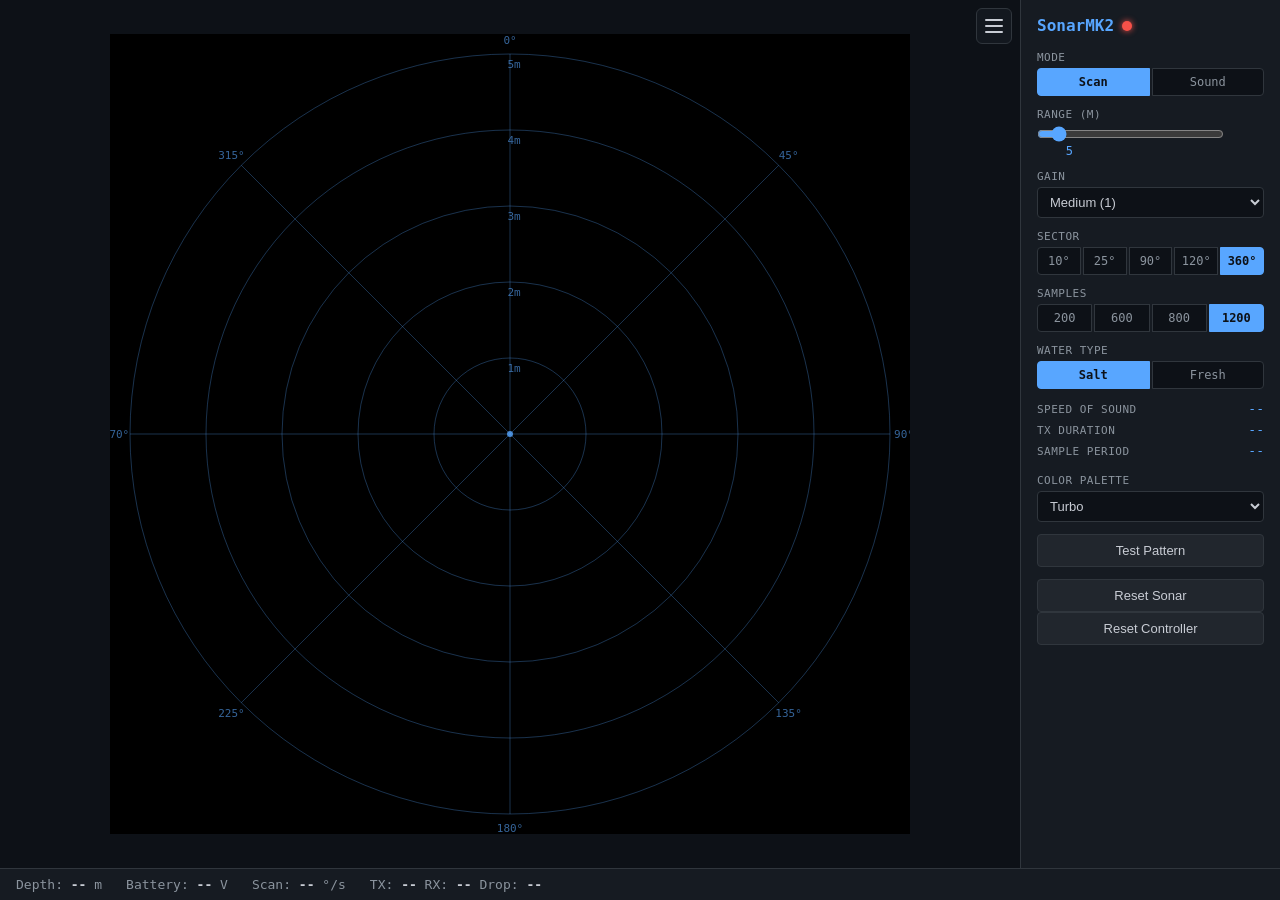
==== Firmware/web/index.html @ d3722082 "Change 500 samples to 600 samples to avoid sonar firmware issue" ====
<!DOCTYPE html>
<html lang="en">
<head>
    <meta charset="UTF-8">
    <meta name="viewport" content="width=device-width, initial-scale=1.0">
    <title>SonarMK2</title>
    <link rel="stylesheet" href="style.css">
</head>
<body>
    <div class="app">
        <div class="main-panel">
            <canvas id="sonar-canvas" width="800" height="800"></canvas>
        </div>
        <button id="menu-toggle" class="menu-toggle" aria-label="Toggle menu">
            <span></span><span></span><span></span>
        </button>
        <div class="control-panel">
            <h2>SonarMK2 <span id="conn-indicator" class="indicator disconnected"></span></h2>

            <div class="control-group">
                <label>Mode</label>
                <div class="radio-group" id="mode-select">
                    <label><input type="radio" name="mode" value="scan" checked> Scan</label>
                    <label><input type="radio" name="mode" value="sound"> Sound</label>
                </div>
            </div>

            <div class="control-group">
                <label>Range (m)</label>
                <input type="range" id="range" min="1" max="50" value="5" step="1">
                <span id="range-val">5</span>
            </div>

            <div class="control-group">
                <label>Gain</label>
                <select id="gain">
                    <option value="0">Low (0)</option>
                    <option value="1" selected>Medium (1)</option>
                    <option value="2">High (2)</option>
                </select>
            </div>

            <div class="control-group sector-hide">
                <label>Sector</label>
                <div class="radio-group" id="sector-select">
                    <label><input type="radio" name="sector" value="10"> 10&deg;</label>
                    <label><input type="radio" name="sector" value="25"> 25&deg;</label>
                    <label><input type="radio" name="sector" value="90"> 90&deg;</label>
                    <label><input type="radio" name="sector" value="120"> 120&deg;</label>
                    <label><input type="radio" name="sector" value="360" checked> 360&deg;</label>
                </div>
            </div>

            <div class="control-group">
                <label>Samples</label>
                <div class="radio-group" id="samples-select">
                    <label><input type="radio" name="samples" value="200"> 200</label>
                    <label><input type="radio" name="samples" value="600"> 600</label>
                    <label><input type="radio" name="samples" value="800"> 800</label>
                    <label><input type="radio" name="samples" value="1200" checked> 1200</label>
                </div>
            </div>

            <div class="control-group">
                <label>Water Type</label>
                <div class="radio-group" id="water-type">
                    <label><input type="radio" name="water" value="salt" checked> Salt</label>
                    <label><input type="radio" name="water" value="fresh"> Fresh</label>
                </div>
            </div>

            <div class="control-group param-display">
                <label>Speed of Sound</label>
                <span id="speed-of-sound" class="param-value">--</span>
                <label>TX Duration</label>
                <span id="tx-duration" class="param-value">--</span>
                <label>Sample Period</label>
                <span id="sample-period" class="param-value">--</span>
            </div>

            <div class="control-group">
                <label>Color Palette</label>
                <select id="palette">
                    <option value="grayscale">Grayscale</option>
                    <option value="ocean">Ocean</option>
                    <option value="turbo" selected>Turbo</option>
                    <option value="hot">Hot</option>
                </select>
            </div>

            <div class="control-group">
                <button id="test-pattern" type="button">Test Pattern</button>
            </div>

            <div class="control-group reset-buttons">
                <button id="reset-sonar" type="button">Reset Sonar</button>
                <button id="reset-controller" type="button">Reset Controller</button>
            </div>
        </div>
    </div>

    <div class="status-bar">
        <span>Depth: <b id="depth">--</b> m</span>
        <span>Battery: <b id="battery">--</b> V</span>
        <span>Scan: <b id="scan-rate">--</b> &deg;/s</span>
        <span>TX: <b id="ws-ok">--</b> RX: <b id="ws-rx">--</b> Drop: <b id="ws-drop">--</b></span>
    </div>

    <script src="sonar.js"></script>
</body>
</html>
---- Firmware/web/style.css ----
* {
    margin: 0;
    padding: 0;
    box-sizing: border-box;
}

body {
    background: #0a0e14;
    color: #c8ccd4;
    font-family: -apple-system, BlinkMacSystemFont, "Segoe UI", Roboto, monospace;
    font-size: 14px;
    overflow: hidden;
    height: 100vh;
    display: flex;
    flex-direction: column;
}

.app {
    display: flex;
    flex: 1;
    overflow: hidden;
}

.main-panel {
    flex: 1;
    display: flex;
    align-items: center;
    justify-content: center;
    background: #0d1117;
    min-width: 0;
}

#sonar-canvas {
    max-width: 100%;
    max-height: 100%;
    aspect-ratio: 1;
}

/* Hamburger menu toggle */
.menu-toggle {
    position: fixed;
    top: 8px;
    right: 268px;
    z-index: 100;
    width: 36px;
    height: 36px;
    background: rgba(22, 27, 34, 0.85);
    border: 1px solid #30363d;
    border-radius: 6px;
    cursor: pointer;
    display: flex;
    flex-direction: column;
    align-items: center;
    justify-content: center;
    gap: 4px;
    padding: 0;
    transition: right 0.25s ease;
}

.menu-toggle span {
    display: block;
    width: 18px;
    height: 2px;
    background: #c8ccd4;
    border-radius: 1px;
    transition: transform 0.25s ease, opacity 0.25s ease;
}

.menu-toggle:hover {
    background: rgba(33, 38, 45, 0.95);
    border-color: #58a6ff;
}

.menu-hidden .menu-toggle {
    right: 8px;
}

.menu-hidden .menu-toggle span:nth-child(1) {
    transform: translateY(6px) rotate(45deg);
}
.menu-hidden .menu-toggle span:nth-child(2) {
    opacity: 0;
}
.menu-hidden .menu-toggle span:nth-child(3) {
    transform: translateY(-6px) rotate(-45deg);
}

.control-panel {
    width: 260px;
    background: #161b22;
    padding: 16px;
    overflow-y: auto;
    border-left: 1px solid #30363d;
    flex-shrink: 0;
    transition: width 0.25s ease, padding 0.25s ease, border-width 0.25s ease;
}

.menu-hidden .control-panel {
    width: 0;
    padding: 0;
    overflow: hidden;
    border-left-width: 0;
}

.control-panel h2 {
    font-size: 16px;
    color: #58a6ff;
    margin-bottom: 16px;
    display: flex;
    align-items: center;
    gap: 8px;
}

.indicator {
    display: inline-block;
    width: 10px;
    height: 10px;
    border-radius: 50%;
}

.indicator.connected {
    background: #3fb950;
    box-shadow: 0 0 6px #3fb950;
}

.indicator.disconnected {
    background: #f85149;
    box-shadow: 0 0 6px #f85149;
}

.control-group {
    margin-bottom: 12px;
}

.param-display {
    display: grid;
    grid-template-columns: 1fr 1fr;
    gap: 2px 8px;
    align-items: baseline;
}

.param-display label {
    margin-bottom: 0;
}

.param-value {
    font-size: 13px;
    color: #58a6ff;
    text-align: right;
}

.control-group label {
    display: block;
    font-size: 11px;
    color: #8b949e;
    margin-bottom: 4px;
    text-transform: uppercase;
    letter-spacing: 0.5px;
}

.control-group input[type="range"] {
    width: calc(100% - 40px);
    vertical-align: middle;
    accent-color: #58a6ff;
}

.control-group input[type="range"] + span {
    display: inline-block;
    width: 36px;
    text-align: right;
    font-size: 12px;
    color: #58a6ff;
}

.radio-group {
    display: flex;
    gap: 2px;
}

.radio-group label {
    display: block;
    flex: 1;
    text-align: center;
    padding: 6px 0;
    background: #0d1117;
    border: 1px solid #30363d;
    color: #8b949e;
    font-size: 12px;
    text-transform: none;
    letter-spacing: 0;
    cursor: pointer;
    margin-bottom: 0;
}

.radio-group label:first-child {
    border-radius: 4px 0 0 4px;
}

.radio-group label:last-child {
    border-radius: 0 4px 4px 0;
}

.radio-group input[type="radio"] {
    display: none;
}

.radio-group input[type="radio"]:checked + label,
.radio-group label:has(input[type="radio"]:checked) {
    background: #58a6ff;
    color: #0d1117;
    border-color: #58a6ff;
    font-weight: 600;
}

.control-group button {
    width: 100%;
    background: #21262d;
    border: 1px solid #30363d;
    color: #c8ccd4;
    padding: 8px;
    border-radius: 4px;
    font-size: 13px;
    cursor: pointer;
}

.control-group button:hover {
    background: #30363d;
    border-color: #58a6ff;
}

.control-group button:active {
    background: #58a6ff;
    color: #0d1117;
}

.control-group input[type="number"],
.control-group select {
    width: 100%;
    background: #0d1117;
    border: 1px solid #30363d;
    color: #c8ccd4;
    padding: 6px 8px;
    border-radius: 4px;
    font-size: 13px;
}

.control-group input[type="number"]:focus,
.control-group select:focus {
    outline: none;
    border-color: #58a6ff;
}

.sound-mode .sector-hide {
    display: none;
}

.status-bar {
    background: #161b22;
    border-top: 1px solid #30363d;
    padding: 8px 16px;
    display: flex;
    gap: 24px;
    font-size: 13px;
    flex-shrink: 0;
}

.status-bar span {
    color: #8b949e;
}

.status-bar b {
    color: #c8ccd4;
    font-weight: 600;
}

@media (max-width: 700px) {
    .app {
        flex-direction: column;
    }
    .menu-toggle {
        right: 8px;
        top: 8px;
    }
    .menu-hidden .menu-toggle {
        right: 8px;
    }
    .control-panel {
        width: 100%;
        border-left: none;
        border-top: 1px solid #30363d;
        max-height: 40vh;
        transition: max-height 0.25s ease, padding 0.25s ease, border-width 0.25s ease;
    }
    .menu-hidden .control-panel {
        width: 100%;
        max-height: 0;
        padding: 0 16px;
        border-top-width: 0;
    }
    .status-bar {
        flex-wrap: wrap;
        gap: 12px;
    }
}
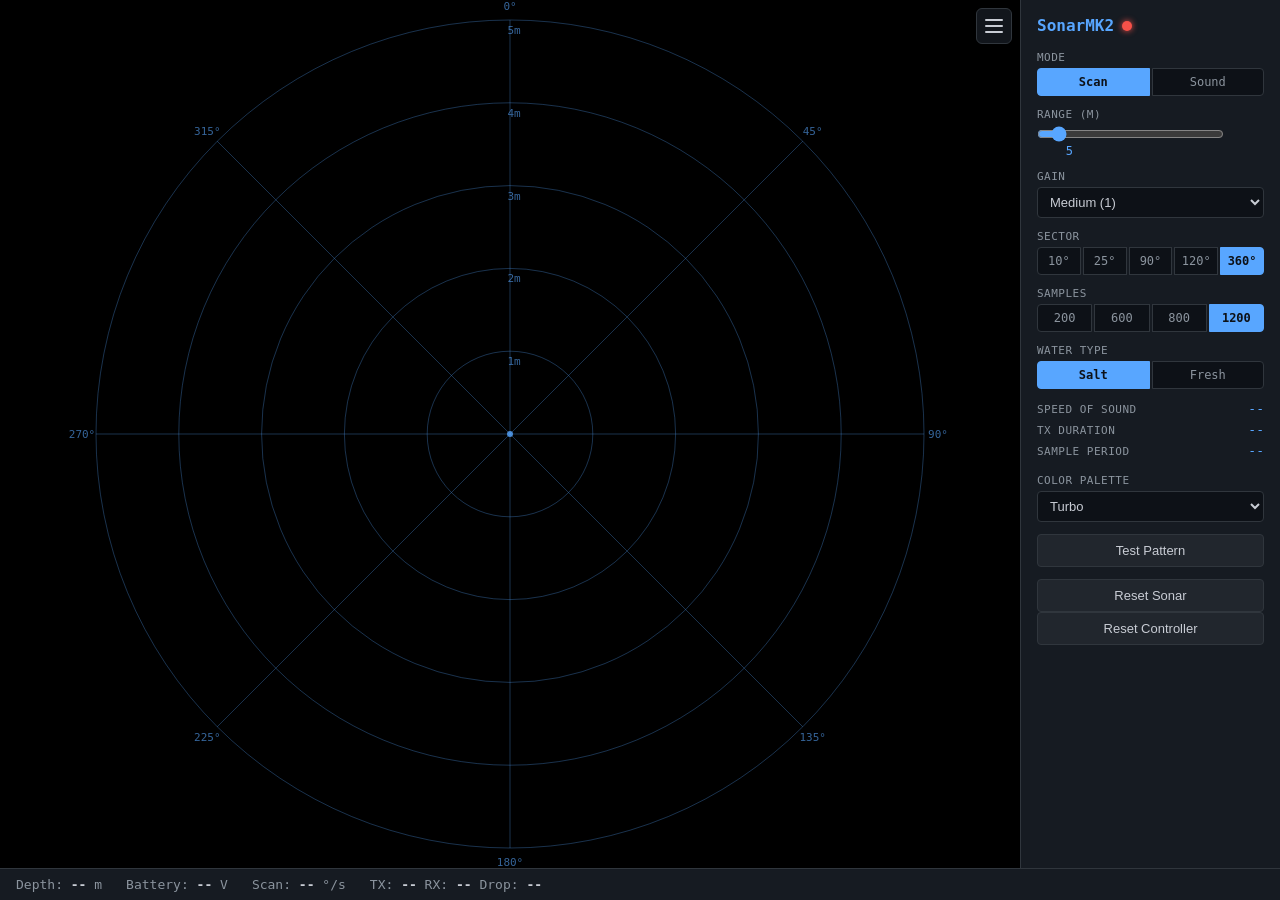
==== commit 08d9b7f9: "Autoscale canvas" ====
--- a/Firmware/web/index.html
+++ b/Firmware/web/index.html
@@ -9,7 +9,7 @@
 <body>
     <div class="app">
         <div class="main-panel">
-            <canvas id="sonar-canvas" width="800" height="800"></canvas>
+            <canvas id="sonar-canvas"></canvas>
         </div>
         <button id="menu-toggle" class="menu-toggle" aria-label="Toggle menu">
             <span></span><span></span><span></span>
--- a/Firmware/web/style.css
+++ b/Firmware/web/style.css
@@ -23,17 +23,16 @@
 
 .main-panel {
     flex: 1;
-    display: flex;
-    align-items: center;
-    justify-content: center;
     background: #0d1117;
     min-width: 0;
+    min-height: 0;
+    overflow: hidden;
 }
 
 #sonar-canvas {
-    max-width: 100%;
-    max-height: 100%;
-    aspect-ratio: 1;
+    display: block;
+    width: 100%;
+    height: 100%;
 }
 
 /* Hamburger menu toggle */
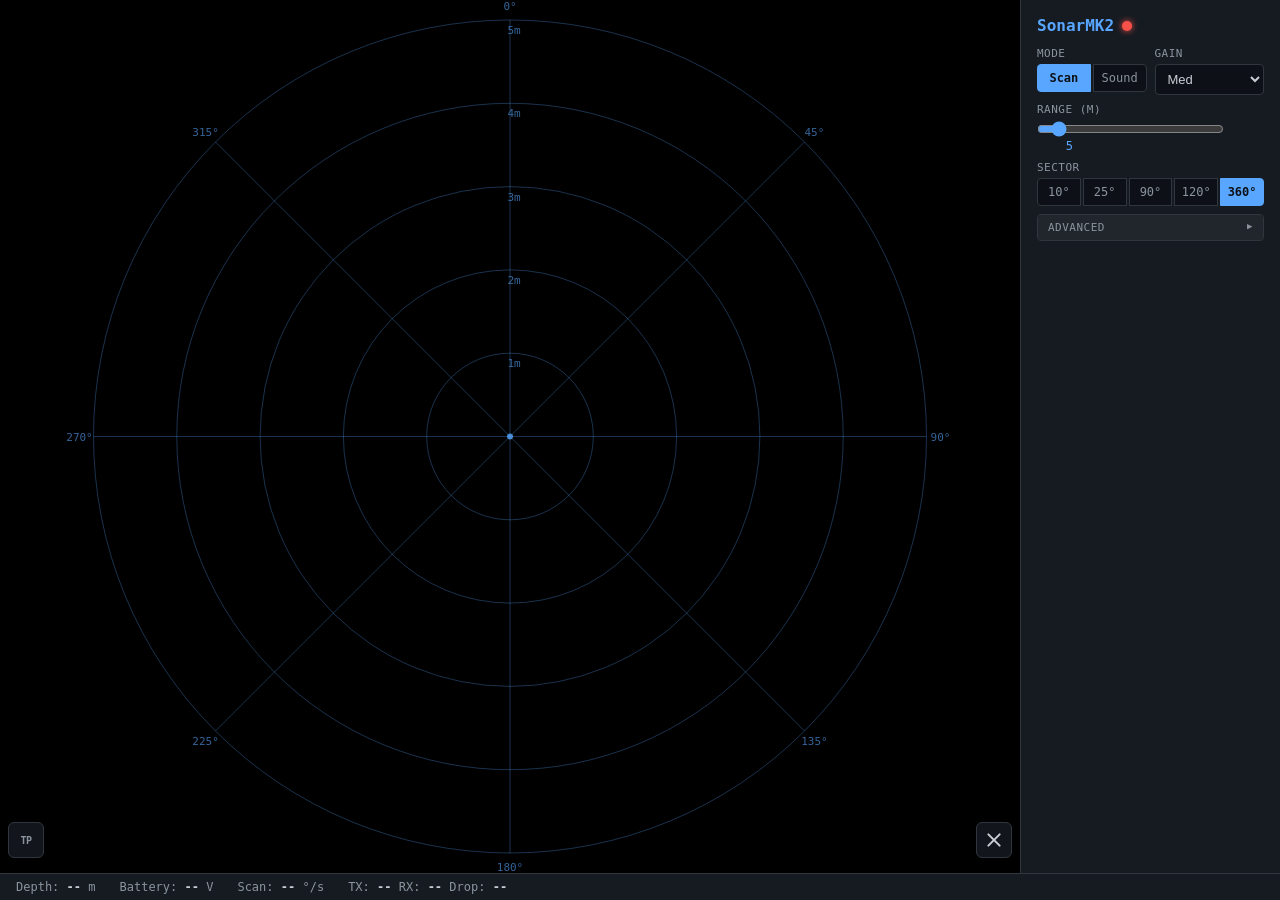
==== commit 59156f42: "UI changes from pool test" ====
--- a/Firmware/web/index.html
+++ b/Firmware/web/index.html
@@ -11,17 +11,28 @@
         <div class="main-panel">
             <canvas id="sonar-canvas"></canvas>
         </div>
-        <button id="menu-toggle" class="menu-toggle" aria-label="Toggle menu">
+        <button id="test-pattern" class="float-btn test-btn" type="button" aria-label="Test pattern">TP</button>
+        <button id="menu-toggle" class="float-btn menu-toggle" aria-label="Toggle menu">
             <span></span><span></span><span></span>
         </button>
         <div class="control-panel">
             <h2>SonarMK2 <span id="conn-indicator" class="indicator disconnected"></span></h2>
 
-            <div class="control-group">
-                <label>Mode</label>
-                <div class="radio-group" id="mode-select">
-                    <label><input type="radio" name="mode" value="scan" checked> Scan</label>
-                    <label><input type="radio" name="mode" value="sound"> Sound</label>
+            <div class="inline-row">
+                <div class="control-group">
+                    <label>Mode</label>
+                    <div class="radio-group" id="mode-select">
+                        <label><input type="radio" name="mode" value="scan" checked> Scan</label>
+                        <label><input type="radio" name="mode" value="sound"> Sound</label>
+                    </div>
+                </div>
+                <div class="control-group">
+                    <label>Gain</label>
+                    <select id="gain">
+                        <option value="0">Low</option>
+                        <option value="1" selected>Med</option>
+                        <option value="2">High</option>
+                    </select>
                 </div>
             </div>
 
@@ -29,15 +40,6 @@
                 <label>Range (m)</label>
                 <input type="range" id="range" min="1" max="50" value="5" step="1">
                 <span id="range-val">5</span>
-            </div>
-
-            <div class="control-group">
-                <label>Gain</label>
-                <select id="gain">
-                    <option value="0">Low (0)</option>
-                    <option value="1" selected>Medium (1)</option>
-                    <option value="2">High (2)</option>
-                </select>
             </div>
 
             <div class="control-group sector-hide">
@@ -51,51 +53,73 @@
                 </div>
             </div>
 
-            <div class="control-group">
-                <label>Samples</label>
-                <div class="radio-group" id="samples-select">
-                    <label><input type="radio" name="samples" value="200"> 200</label>
-                    <label><input type="radio" name="samples" value="600"> 600</label>
-                    <label><input type="radio" name="samples" value="800"> 800</label>
-                    <label><input type="radio" name="samples" value="1200" checked> 1200</label>
+            <details class="advanced-section">
+                <summary>Advanced</summary>
+                <div class="adv-content">
+                    <div class="control-group">
+                        <label>Color Palette</label>
+                        <select id="palette">
+                            <option value="grayscale">Grayscale</option>
+                            <option value="ocean">Ocean</option>
+                            <option value="turbo" selected>Turbo</option>
+                            <option value="hot">Hot</option>
+                        </select>
+                    </div>
+
+                    <div class="control-group sector-hide">
+                        <label>Display Offset</label>
+                        <select id="offset-angle">
+                            <option value="0" selected>0&deg;</option>
+                            <option value="50">45&deg;</option>
+                            <option value="100">90&deg;</option>
+                            <option value="150">135&deg;</option>
+                            <option value="200">180&deg;</option>
+                            <option value="250">225&deg;</option>
+                            <option value="300">270&deg;</option>
+                            <option value="350">315&deg;</option>
+                        </select>
+                    </div>
+
+                    <div class="control-group sector-hide">
+                        <label class="mirror-label">
+                            <input type="checkbox" id="mirror-display">
+                            Mirror (inverted mount)
+                        </label>
+                    </div>
+
+                    <div class="control-group">
+                        <label>Samples</label>
+                        <div class="radio-group" id="samples-select">
+                            <label><input type="radio" name="samples" value="200" checked> 200</label>
+                            <label><input type="radio" name="samples" value="600"> 600</label>
+                            <label><input type="radio" name="samples" value="800"> 800</label>
+                            <label><input type="radio" name="samples" value="1200"> 1200</label>
+                        </div>
+                    </div>
+
+                    <div class="control-group">
+                        <label>Water Type</label>
+                        <div class="radio-group" id="water-type">
+                            <label><input type="radio" name="water" value="salt" checked> Salt</label>
+                            <label><input type="radio" name="water" value="fresh"> Fresh</label>
+                        </div>
+                    </div>
+
+                    <div class="control-group param-display">
+                        <label>Speed of Sound</label>
+                        <span id="speed-of-sound" class="param-value">--</span>
+                        <label>TX Duration</label>
+                        <span id="tx-duration" class="param-value">--</span>
+                        <label>Sample Period</label>
+                        <span id="sample-period" class="param-value">--</span>
+                    </div>
+
+                    <div class="control-group reset-buttons">
+                        <button id="reset-sonar" type="button">Reset Sonar</button>
+                        <button id="reset-controller" type="button">Reset Controller</button>
+                    </div>
                 </div>
-            </div>
-
-            <div class="control-group">
-                <label>Water Type</label>
-                <div class="radio-group" id="water-type">
-                    <label><input type="radio" name="water" value="salt" checked> Salt</label>
-                    <label><input type="radio" name="water" value="fresh"> Fresh</label>
-                </div>
-            </div>
-
-            <div class="control-group param-display">
-                <label>Speed of Sound</label>
-                <span id="speed-of-sound" class="param-value">--</span>
-                <label>TX Duration</label>
-                <span id="tx-duration" class="param-value">--</span>
-                <label>Sample Period</label>
-                <span id="sample-period" class="param-value">--</span>
-            </div>
-
-            <div class="control-group">
-                <label>Color Palette</label>
-                <select id="palette">
-                    <option value="grayscale">Grayscale</option>
-                    <option value="ocean">Ocean</option>
-                    <option value="turbo" selected>Turbo</option>
-                    <option value="hot">Hot</option>
-                </select>
-            </div>
-
-            <div class="control-group">
-                <button id="test-pattern" type="button">Test Pattern</button>
-            </div>
-
-            <div class="control-group reset-buttons">
-                <button id="reset-sonar" type="button">Reset Sonar</button>
-                <button id="reset-controller" type="button">Reset Controller</button>
-            </div>
+            </details>
         </div>
     </div>
 
--- a/Firmware/web/style.css
+++ b/Firmware/web/style.css
@@ -11,6 +11,7 @@
     font-size: 14px;
     overflow: hidden;
     height: 100vh;
+    height: 100dvh;
     display: flex;
     flex-direction: column;
 }
@@ -35,11 +36,10 @@
     height: 100%;
 }
 
-/* Hamburger menu toggle */
-.menu-toggle {
+/* Floating buttons — shared base */
+.float-btn {
     position: fixed;
-    top: 8px;
-    right: 268px;
+    bottom: 42px;
     z-index: 100;
     width: 36px;
     height: 36px;
@@ -48,11 +48,37 @@
     border-radius: 6px;
     cursor: pointer;
     display: flex;
-    flex-direction: column;
     align-items: center;
     justify-content: center;
+    padding: 0;
+}
+
+.float-btn:hover {
+    background: rgba(33, 38, 45, 0.95);
+    border-color: #58a6ff;
+}
+
+/* Test pattern button — bottom-left */
+.test-btn {
+    left: 8px;
+    color: #8b949e;
+    font-size: 10px;
+    font-weight: 700;
+    font-family: inherit;
+    letter-spacing: -0.5px;
+}
+
+.test-btn:active {
+    background: #58a6ff;
+    color: #0d1117;
+    border-color: #58a6ff;
+}
+
+/* Hamburger menu toggle — bottom-right */
+.menu-toggle {
+    right: 268px;
+    flex-direction: column;
     gap: 4px;
-    padding: 0;
     transition: right 0.25s ease;
 }
 
@@ -65,23 +91,29 @@
     transition: transform 0.25s ease, opacity 0.25s ease;
 }
 
-.menu-toggle:hover {
-    background: rgba(33, 38, 45, 0.95);
-    border-color: #58a6ff;
-}
-
+/* Menu open (default): show X */
+.menu-toggle span:nth-child(1) {
+    transform: translateY(6px) rotate(45deg);
+}
+.menu-toggle span:nth-child(2) {
+    opacity: 0;
+}
+.menu-toggle span:nth-child(3) {
+    transform: translateY(-6px) rotate(-45deg);
+}
+
+/* Menu closed (.menu-hidden): show hamburger lines */
 .menu-hidden .menu-toggle {
     right: 8px;
 }
-
 .menu-hidden .menu-toggle span:nth-child(1) {
-    transform: translateY(6px) rotate(45deg);
+    transform: none;
 }
 .menu-hidden .menu-toggle span:nth-child(2) {
-    opacity: 0;
+    opacity: 1;
 }
 .menu-hidden .menu-toggle span:nth-child(3) {
-    transform: translateY(-6px) rotate(-45deg);
+    transform: none;
 }
 
 .control-panel {
@@ -104,7 +136,7 @@
 .control-panel h2 {
     font-size: 16px;
     color: #58a6ff;
-    margin-bottom: 16px;
+    margin-bottom: 12px;
     display: flex;
     align-items: center;
     gap: 8px;
@@ -128,7 +160,19 @@
 }
 
 .control-group {
-    margin-bottom: 12px;
+    margin-bottom: 8px;
+}
+
+.inline-row {
+    display: flex;
+    gap: 8px;
+    margin-bottom: 8px;
+}
+
+.inline-row .control-group {
+    flex: 1;
+    margin-bottom: 0;
+    min-width: 0;
 }
 
 .param-display {
@@ -249,17 +293,84 @@
     border-color: #58a6ff;
 }
 
+/* Advanced section (collapsible) */
+.advanced-section {
+    margin-bottom: 8px;
+    border: 1px solid #30363d;
+    border-radius: 4px;
+    overflow: hidden;
+}
+
+.advanced-section summary {
+    display: block;
+    padding: 6px 10px;
+    background: #21262d;
+    color: #8b949e;
+    font-size: 11px;
+    text-transform: uppercase;
+    letter-spacing: 0.5px;
+    cursor: pointer;
+    user-select: none;
+    list-style: none;
+}
+
+.advanced-section summary::-webkit-details-marker {
+    display: none;
+}
+
+.advanced-section summary::after {
+    content: "\25B6";
+    float: right;
+    font-size: 9px;
+    transition: transform 0.2s ease;
+}
+
+.advanced-section[open] summary::after {
+    transform: rotate(90deg);
+}
+
+.advanced-section .adv-content {
+    padding: 8px 10px 4px;
+    background: #161b22;
+}
+
+/* Mirror checkbox styling */
+.mirror-label {
+    display: flex !important;
+    align-items: center;
+    gap: 8px;
+    cursor: pointer;
+    padding: 4px 0;
+}
+
+.mirror-label input[type="checkbox"] {
+    width: 16px;
+    height: 16px;
+    accent-color: #58a6ff;
+    margin: 0;
+}
+
 .sound-mode .sector-hide {
     display: none;
+}
+
+/* Reset button pair */
+.reset-buttons {
+    display: flex;
+    gap: 4px;
+}
+
+.reset-buttons button {
+    flex: 1;
 }
 
 .status-bar {
     background: #161b22;
     border-top: 1px solid #30363d;
-    padding: 8px 16px;
+    padding: 6px 16px;
     display: flex;
     gap: 24px;
-    font-size: 13px;
+    font-size: 12px;
     flex-shrink: 0;
 }
 
@@ -278,7 +389,6 @@
     }
     .menu-toggle {
         right: 8px;
-        top: 8px;
     }
     .menu-hidden .menu-toggle {
         right: 8px;
@@ -298,6 +408,8 @@
     }
     .status-bar {
         flex-wrap: wrap;
-        gap: 12px;
-    }
-}
+        gap: 8px;
+        padding: 4px 12px;
+        font-size: 11px;
+    }
+}
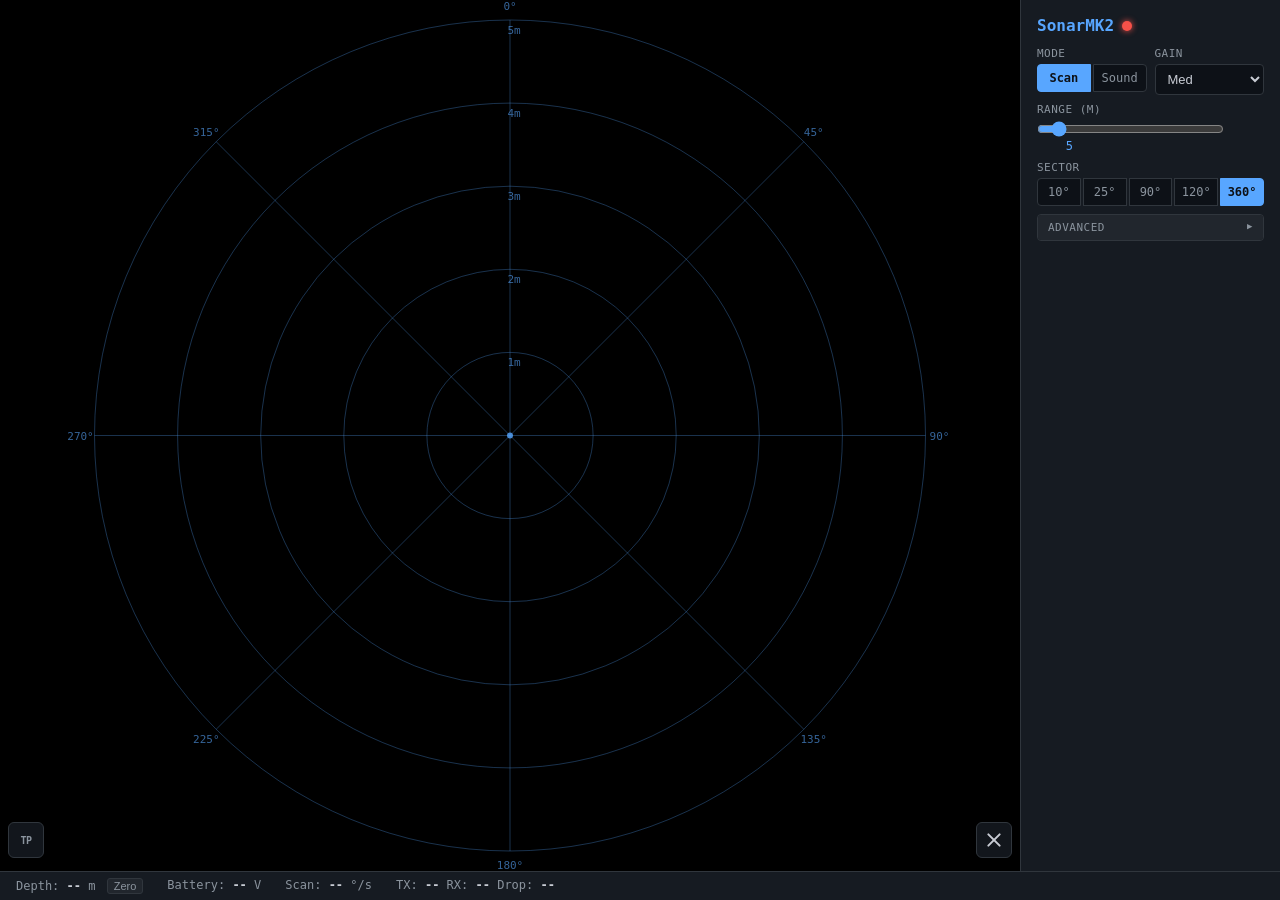
==== commit facb7c43: "Add depth zero button" ====
--- a/Firmware/web/index.html
+++ b/Firmware/web/index.html
@@ -87,6 +87,13 @@
                         </label>
                     </div>
 
+                    <div class="control-group sector-hide">
+                        <label class="compass-label">
+                            <input type="checkbox" id="compass-toggle">
+                            Compass Bearing Ring
+                        </label>
+                    </div>
+
                     <div class="control-group">
                         <label>Samples</label>
                         <div class="radio-group" id="samples-select">
@@ -124,7 +131,7 @@
     </div>
 
     <div class="status-bar">
-        <span>Depth: <b id="depth">--</b> m</span>
+        <span>Depth: <b id="depth">--</b> m <button id="zero-depth" class="status-btn" type="button">Zero</button></span>
         <span>Battery: <b id="battery">--</b> V</span>
         <span>Scan: <b id="scan-rate">--</b> &deg;/s</span>
         <span>TX: <b id="ws-ok">--</b> RX: <b id="ws-rx">--</b> Drop: <b id="ws-drop">--</b></span>
--- a/Firmware/web/style.css
+++ b/Firmware/web/style.css
@@ -334,8 +334,9 @@
     background: #161b22;
 }
 
-/* Mirror checkbox styling */
-.mirror-label {
+/* Mirror / Compass checkbox styling */
+.mirror-label,
+.compass-label {
     display: flex !important;
     align-items: center;
     gap: 8px;
@@ -343,7 +344,8 @@
     padding: 4px 0;
 }
 
-.mirror-label input[type="checkbox"] {
+.mirror-label input[type="checkbox"],
+.compass-label input[type="checkbox"] {
     width: 16px;
     height: 16px;
     accent-color: #58a6ff;
@@ -382,6 +384,19 @@
     color: #c8ccd4;
     font-weight: 600;
 }
+
+.status-btn {
+    background: #21262d;
+    border: 1px solid #30363d;
+    color: #8b949e;
+    padding: 1px 6px;
+    border-radius: 3px;
+    font-size: 11px;
+    cursor: pointer;
+    margin-left: 4px;
+}
+.status-btn:hover { background: #30363d; border-color: #58a6ff; color: #c8ccd4; }
+.status-btn:active { background: #58a6ff; color: #0d1117; }
 
 @media (max-width: 700px) {
     .app {
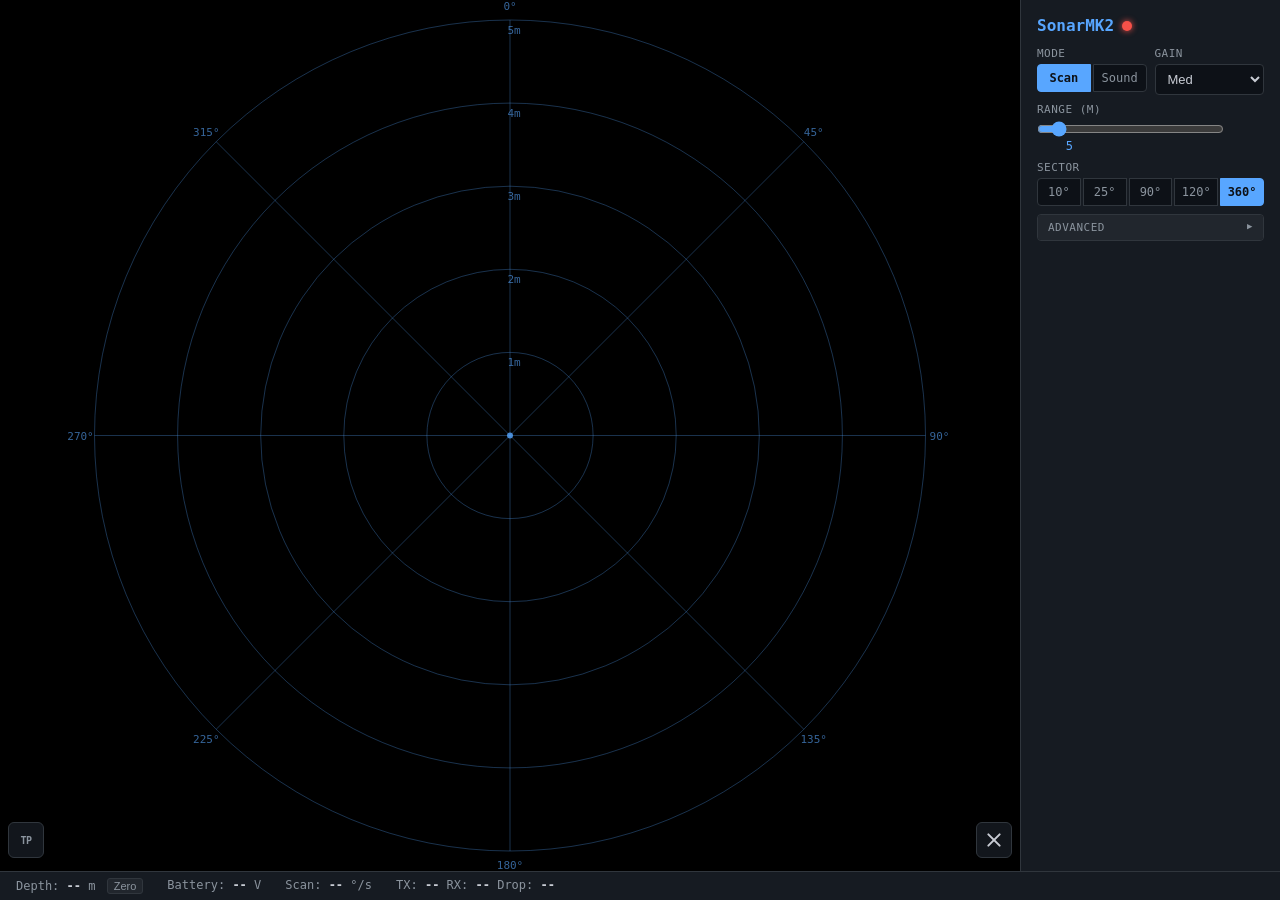
==== commit 11e0fec9: "store config" ====
--- a/Firmware/web/index.html
+++ b/Firmware/web/index.html
@@ -124,6 +124,7 @@
                     <div class="control-group reset-buttons">
                         <button id="reset-sonar" type="button">Reset Sonar</button>
                         <button id="reset-controller" type="button">Reset Controller</button>
+                        <button id="reset-settings" type="button">Reset Settings</button>
                     </div>
                 </div>
             </details>
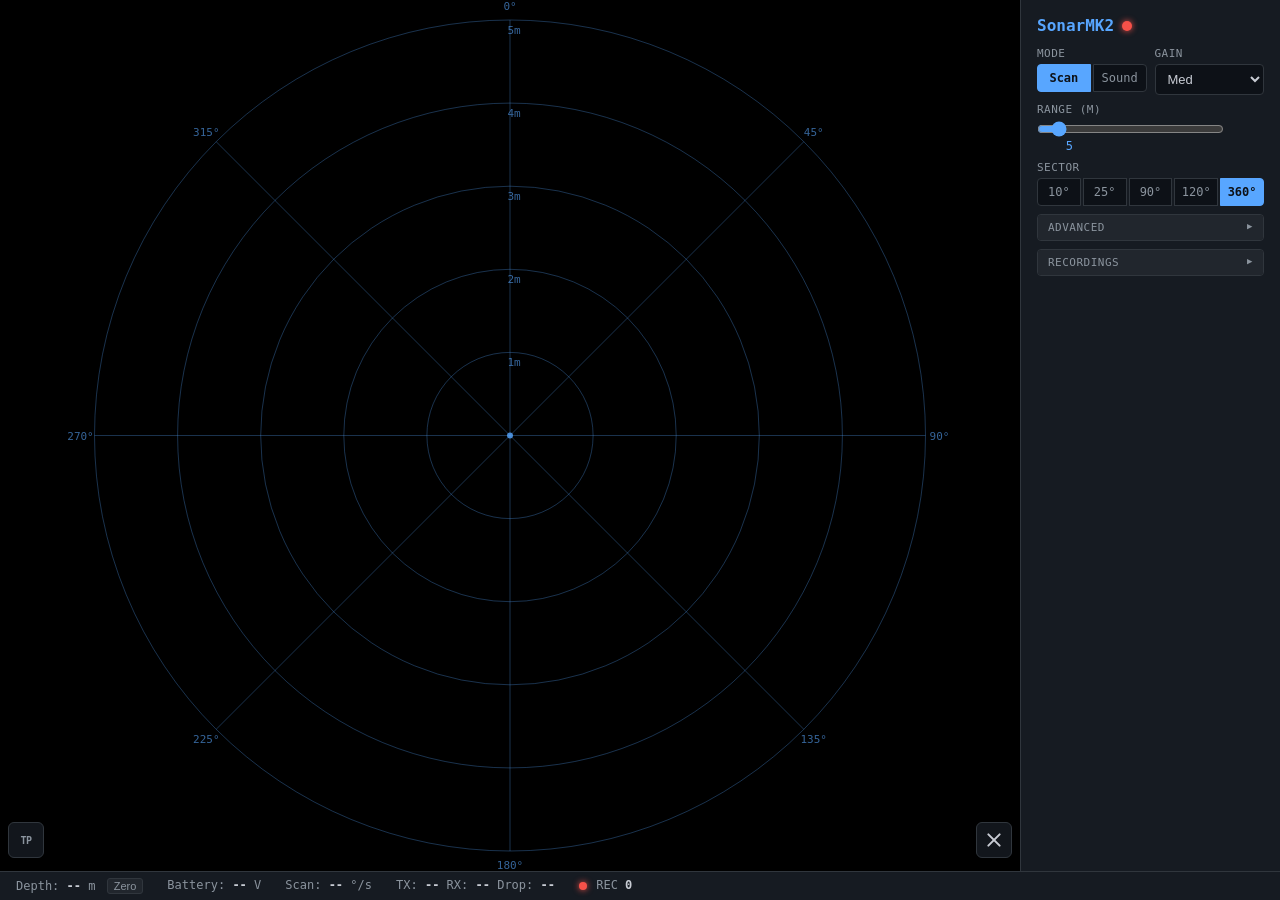
==== commit 8adbd780: "Add recording" ====
--- a/Firmware/web/index.html
+++ b/Firmware/web/index.html
@@ -128,6 +128,15 @@
                     </div>
                 </div>
             </details>
+
+            <details class="advanced-section recordings-section">
+                <summary>Recordings</summary>
+                <div class="adv-content">
+                    <div id="session-list" class="session-list">
+                        <div class="session-empty">No recordings yet</div>
+                    </div>
+                </div>
+            </details>
         </div>
     </div>
 
@@ -136,6 +145,7 @@
         <span>Battery: <b id="battery">--</b> V</span>
         <span>Scan: <b id="scan-rate">--</b> &deg;/s</span>
         <span>TX: <b id="ws-ok">--</b> RX: <b id="ws-rx">--</b> Drop: <b id="ws-drop">--</b></span>
+        <span id="rec-indicator"><b class="rec-dot"></b> REC <b id="rec-count">0</b></span>
     </div>
 
     <script src="sonar.js"></script>
--- a/Firmware/web/style.css
+++ b/Firmware/web/style.css
@@ -428,3 +428,95 @@
         font-size: 11px;
     }
 }
+
+/* Recording indicator */
+.rec-dot {
+    display: inline-block;
+    width: 8px;
+    height: 8px;
+    border-radius: 50%;
+    background: #f85149;
+    box-shadow: 0 0 6px #f85149;
+    animation: rec-blink 1s ease-in-out infinite;
+    vertical-align: middle;
+    margin-right: 2px;
+}
+
+@keyframes rec-blink {
+    0%, 100% { opacity: 1; }
+    50% { opacity: 0.3; }
+}
+
+/* Session list */
+.session-list {
+    max-height: 200px;
+    overflow-y: auto;
+}
+
+.session-empty {
+    color: #8b949e;
+    font-size: 12px;
+    text-align: center;
+    padding: 8px 0;
+}
+
+.session-item {
+    display: flex;
+    align-items: center;
+    justify-content: space-between;
+    padding: 6px 0;
+    border-bottom: 1px solid #21262d;
+}
+
+.session-item:last-child {
+    border-bottom: none;
+}
+
+.session-info {
+    display: flex;
+    flex-direction: column;
+    gap: 1px;
+    min-width: 0;
+}
+
+.session-date {
+    font-size: 12px;
+    color: #c8ccd4;
+}
+
+.session-meta {
+    font-size: 10px;
+    color: #8b949e;
+}
+
+.session-actions {
+    display: flex;
+    gap: 4px;
+    flex-shrink: 0;
+}
+
+.session-actions button {
+    width: 28px;
+    height: 28px;
+    padding: 0;
+    font-size: 14px;
+    background: #21262d;
+    border: 1px solid #30363d;
+    color: #8b949e;
+    border-radius: 4px;
+    cursor: pointer;
+    display: flex;
+    align-items: center;
+    justify-content: center;
+}
+
+.session-actions button:hover {
+    background: #30363d;
+    border-color: #58a6ff;
+    color: #c8ccd4;
+}
+
+.session-del:hover {
+    border-color: #f85149 !important;
+    color: #f85149 !important;
+}
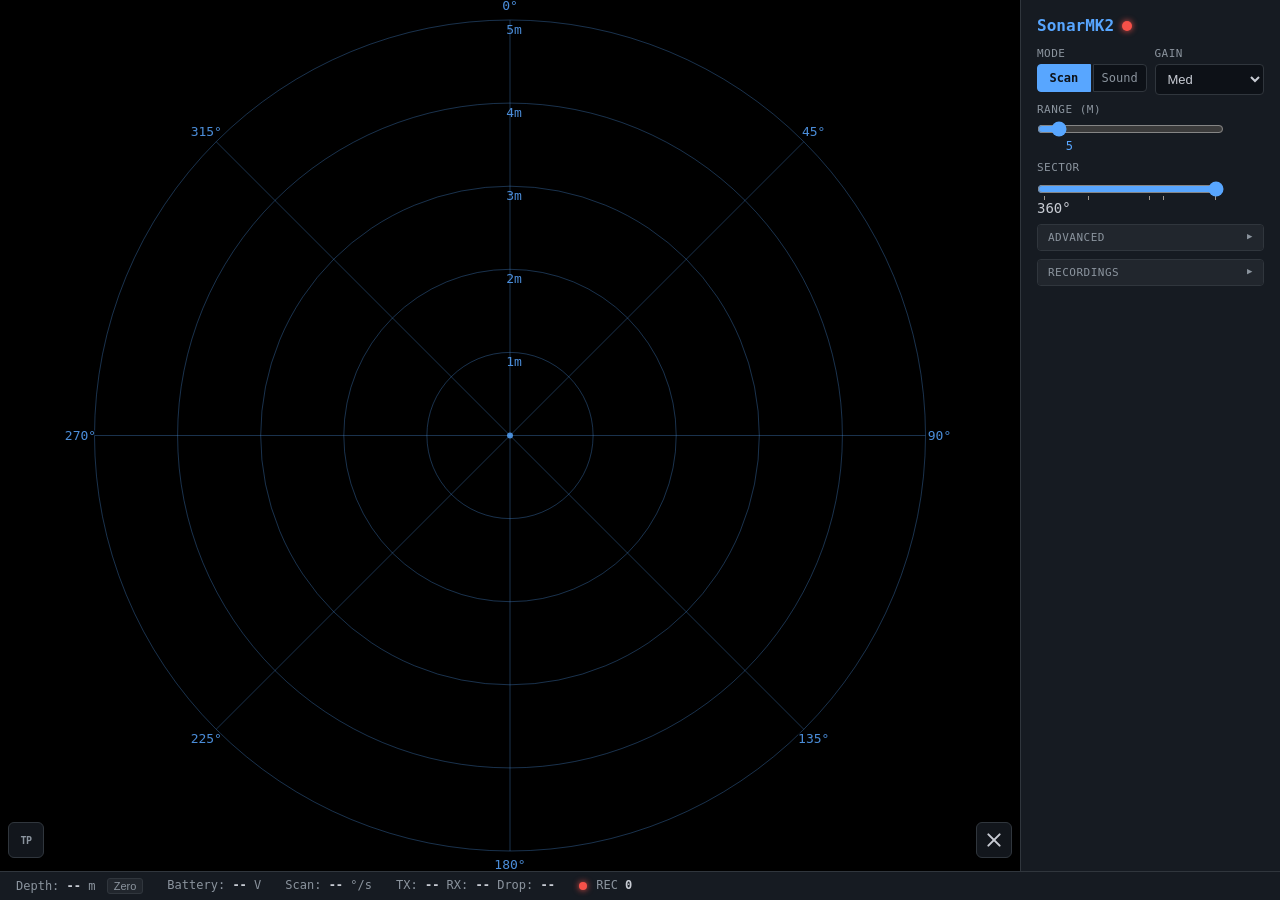
==== commit 2cc9dcdf: "Add continuous slider" ====
--- a/Firmware/web/index.html
+++ b/Firmware/web/index.html
@@ -44,13 +44,15 @@
 
             <div class="control-group sector-hide">
                 <label>Sector</label>
-                <div class="radio-group" id="sector-select">
-                    <label><input type="radio" name="sector" value="10"> 10&deg;</label>
-                    <label><input type="radio" name="sector" value="25"> 25&deg;</label>
-                    <label><input type="radio" name="sector" value="90"> 90&deg;</label>
-                    <label><input type="radio" name="sector" value="120"> 120&deg;</label>
-                    <label><input type="radio" name="sector" value="360" checked> 360&deg;</label>
-                </div>
+                <input type="range" id="sector-slider" min="0" max="1000" value="1000" step="1" list="sector-ticks">
+                <datalist id="sector-ticks">
+                    <option value="0" label="10°"></option>
+                    <option value="256" label="25°"></option>
+                    <option value="613" label="90°"></option>
+                    <option value="693" label="120°"></option>
+                    <option value="1000" label="360°"></option>
+                </datalist>
+                <span id="sector-val">360&deg;</span>
             </div>
 
             <details class="advanced-section">
